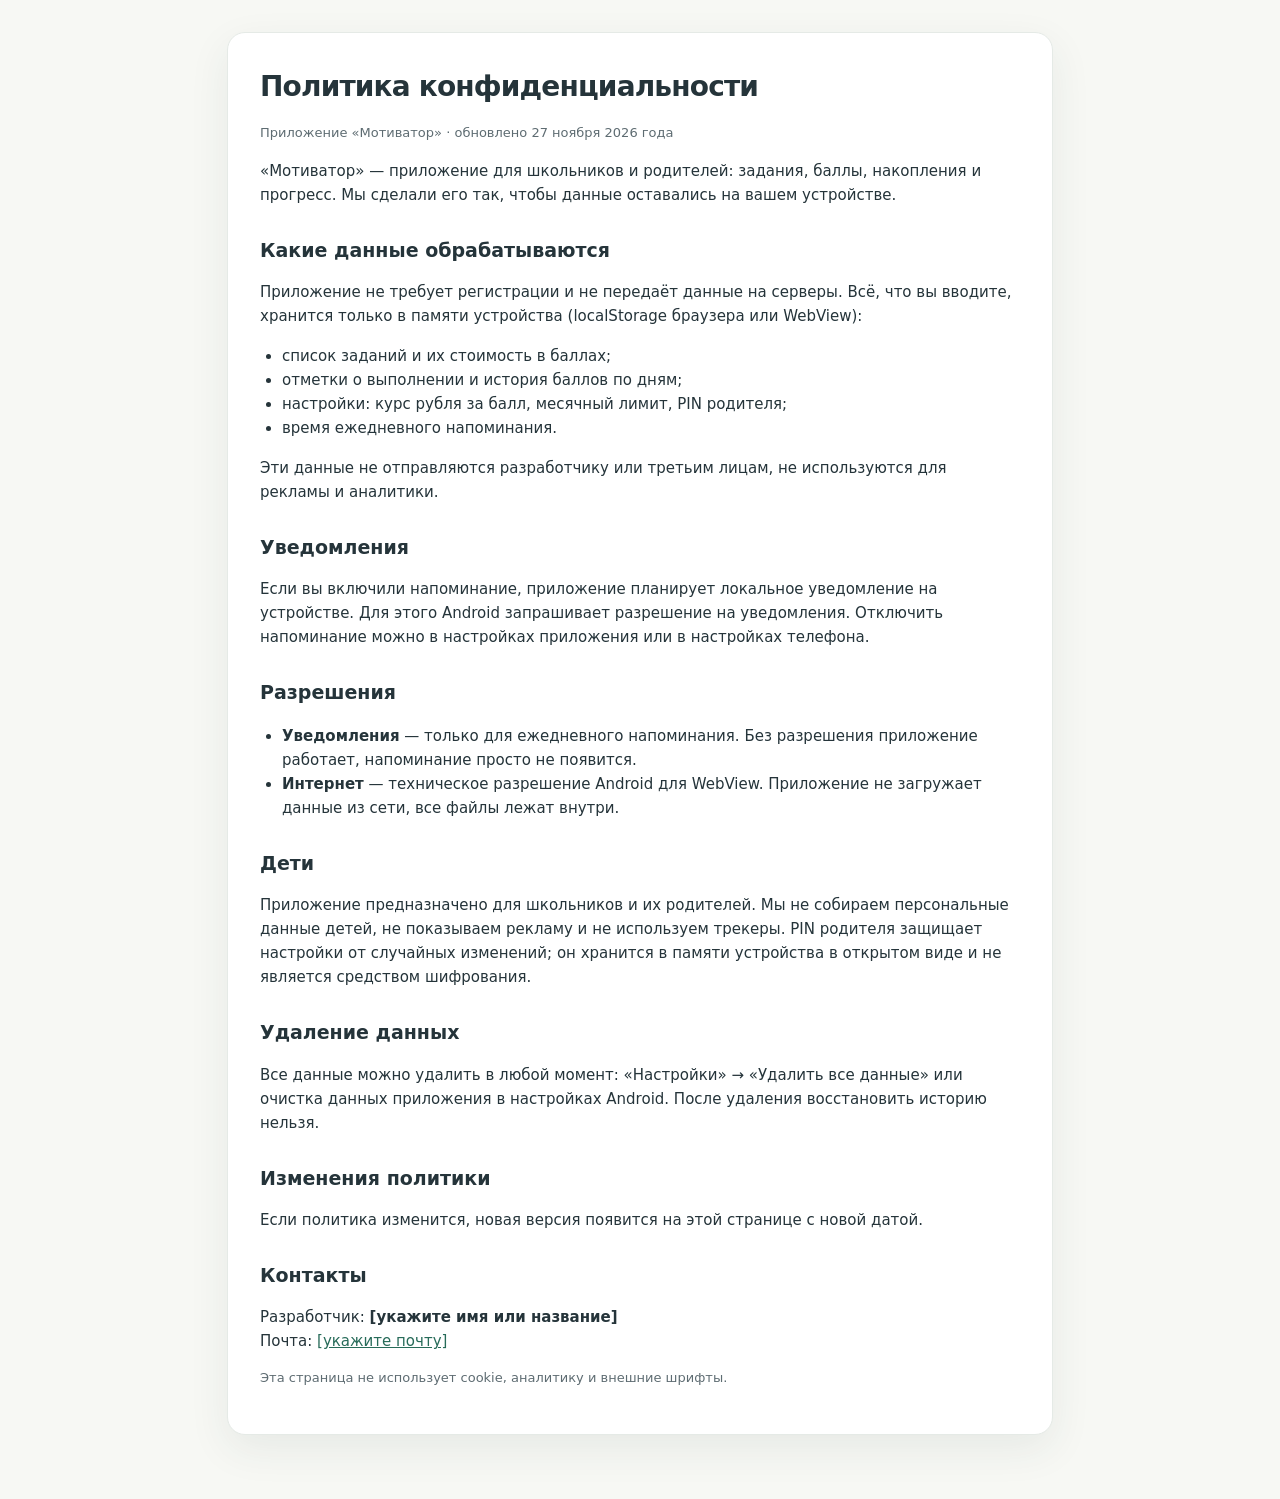
==== privacy.html @ 03967c4d "Add files via upload" ====
<!DOCTYPE html>
<html lang="ru">
<head>
<meta charset="UTF-8">
<meta name="viewport" content="width=device-width, initial-scale=1">
<title>Политика конфиденциальности — Мотиватор</title>
<style>
  body { margin: 0; padding: 32px 16px 64px; background: #f7f8f4; color: #25343a; font-family: "Manrope", system-ui, -apple-system, "Segoe UI", sans-serif; line-height: 1.6; }
  main { max-width: 760px; margin: 0 auto; background: #fff; border: 1px solid #e5eae6; border-radius: 18px; padding: 32px; box-shadow: 0 14px 40px rgba(40,65,66,.08); }
  h1 { font-size: 28px; margin: 0 0 4px; letter-spacing: -.03em; }
  h2 { font-size: 19px; margin: 28px 0 8px; }
  p, li { font-size: 15px; }
  ul { padding-left: 22px; }
  .muted { color: #5e6c72; font-size: 13px; }
  a { color: #276b59; }
  code { background: #f1f5f2; padding: 1px 5px; border-radius: 5px; font-size: 13px; }
</style>
</head>
<body>
<main>
  <h1>Политика конфиденциальности</h1>
  <p class="muted">Приложение «Мотиватор» · обновлено 27 ноября 2026 года</p>

  <p>«Мотиватор» — приложение для школьников и родителей: задания, баллы, накопления и прогресс. Мы сделали его так, чтобы данные оставались на вашем устройстве.</p>

  <h2>Какие данные обрабатываются</h2>
  <p>Приложение не требует регистрации и не передаёт данные на серверы. Всё, что вы вводите, хранится только в памяти устройства (localStorage браузера или WebView):</p>
  <ul>
    <li>список заданий и их стоимость в баллах;</li>
    <li>отметки о выполнении и история баллов по дням;</li>
    <li>настройки: курс рубля за балл, месячный лимит, PIN родителя;</li>
    <li>время ежедневного напоминания.</li>
  </ul>
  <p>Эти данные не отправляются разработчику или третьим лицам, не используются для рекламы и аналитики.</p>

  <h2>Уведомления</h2>
  <p>Если вы включили напоминание, приложение планирует локальное уведомление на устройстве. Для этого Android запрашивает разрешение на уведомления. Отключить напоминание можно в настройках приложения или в настройках телефона.</p>

  <h2>Разрешения</h2>
  <ul>
    <li><strong>Уведомления</strong> — только для ежедневного напоминания. Без разрешения приложение работает, напоминание просто не появится.</li>
    <li><strong>Интернет</strong> — техническое разрешение Android для WebView. Приложение не загружает данные из сети, все файлы лежат внутри.</li>
  </ul>

  <h2>Дети</h2>
  <p>Приложение предназначено для школьников и их родителей. Мы не собираем персональные данные детей, не показываем рекламу и не используем трекеры. PIN родителя защищает настройки от случайных изменений; он хранится в памяти устройства в открытом виде и не является средством шифрования.</p>

  <h2>Удаление данных</h2>
  <p>Все данные можно удалить в любой момент: «Настройки» → «Удалить все данные» или очистка данных приложения в настройках Android. После удаления восстановить историю нельзя.</p>

  <h2>Изменения политики</h2>
  <p>Если политика изменится, новая версия появится на этой странице с новой датой.</p>

  <h2>Контакты</h2>
  <p>Разработчик: <strong>[укажите имя или название]</strong><br>
  Почта: <a href="mailto:[укажите почту]">[укажите почту]</a></p>

  <p class="muted">Эта страница не использует cookie, аналитику и внешние шрифты.</p>
</main>
</body>
</html>
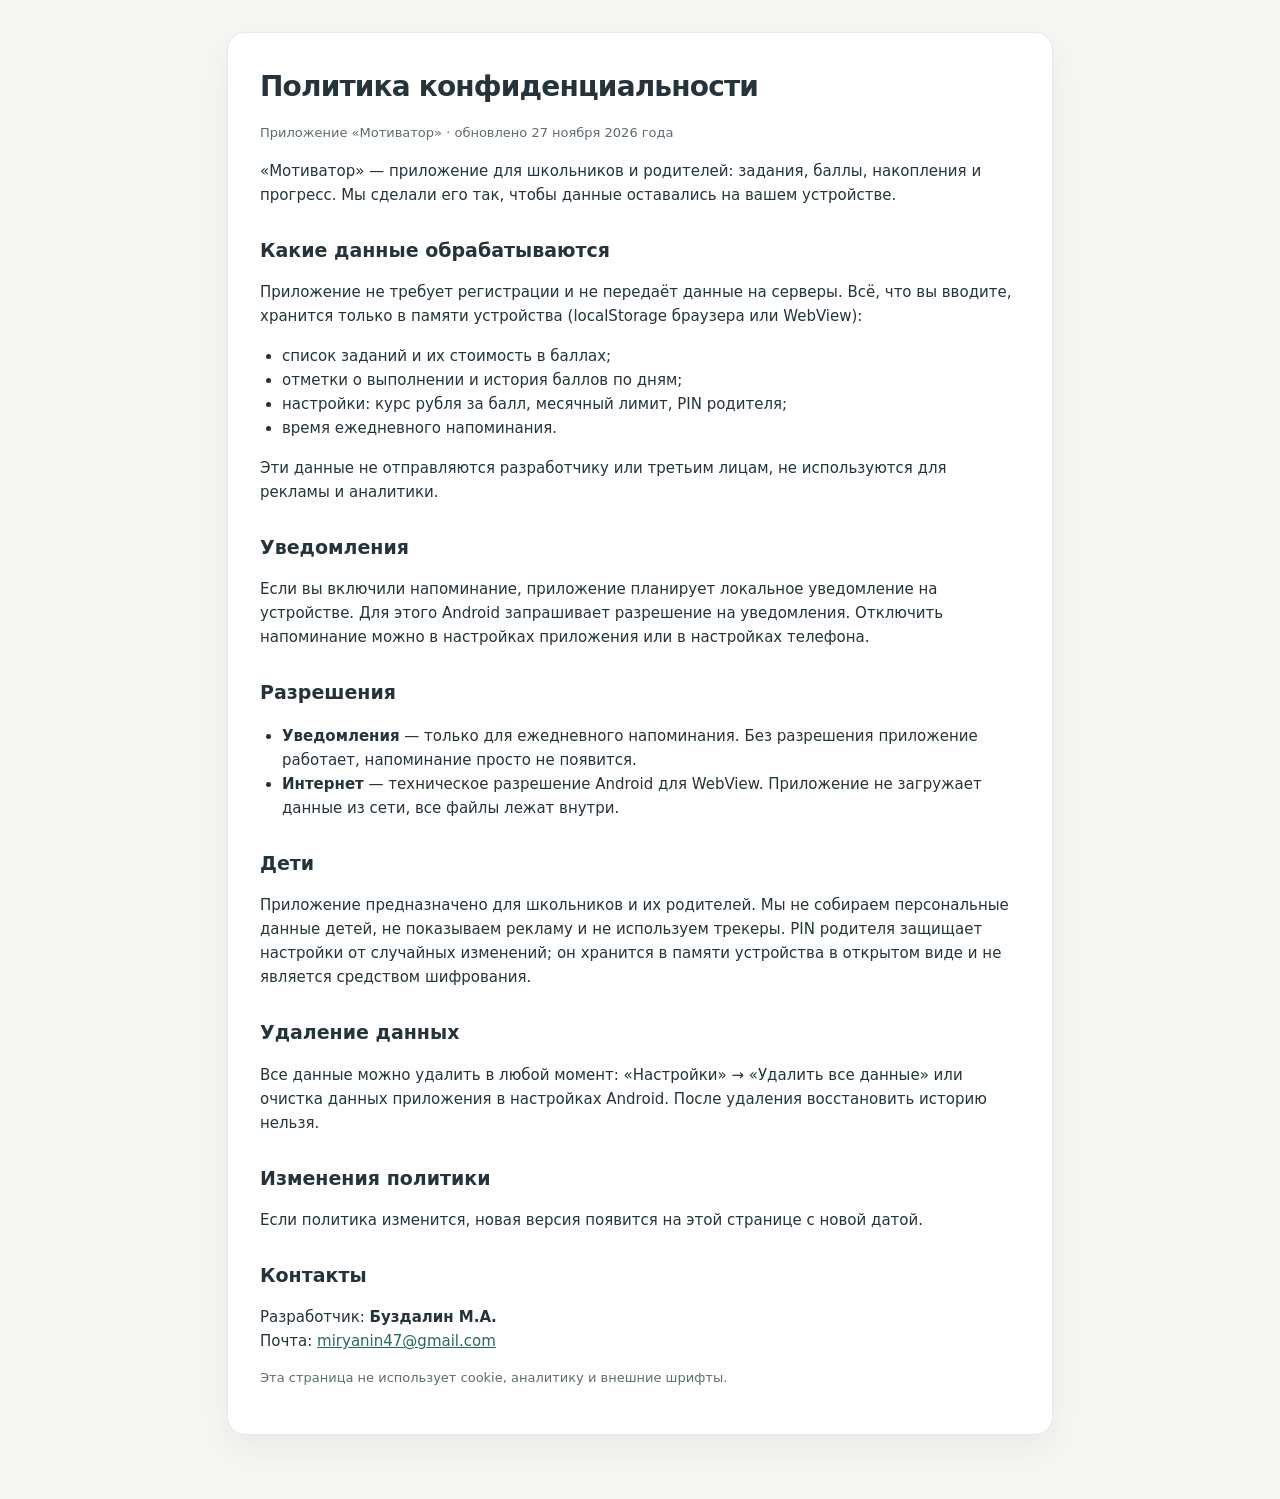
==== commit cabc68dc: "Add files via upload" ====
--- a/privacy.html
+++ b/privacy.html
@@ -52,8 +52,8 @@
   <p>Если политика изменится, новая версия появится на этой странице с новой датой.</p>
 
   <h2>Контакты</h2>
-  <p>Разработчик: <strong>[укажите имя или название]</strong><br>
-  Почта: <a href="mailto:[укажите почту]">[укажите почту]</a></p>
+  <p>Разработчик: <strong>Буздалин М.А.</strong><br>
+  Почта: <a href="mailto:miryanin47@gmail.com">miryanin47@gmail.com</a></p>
 
   <p class="muted">Эта страница не использует cookie, аналитику и внешние шрифты.</p>
 </main>
